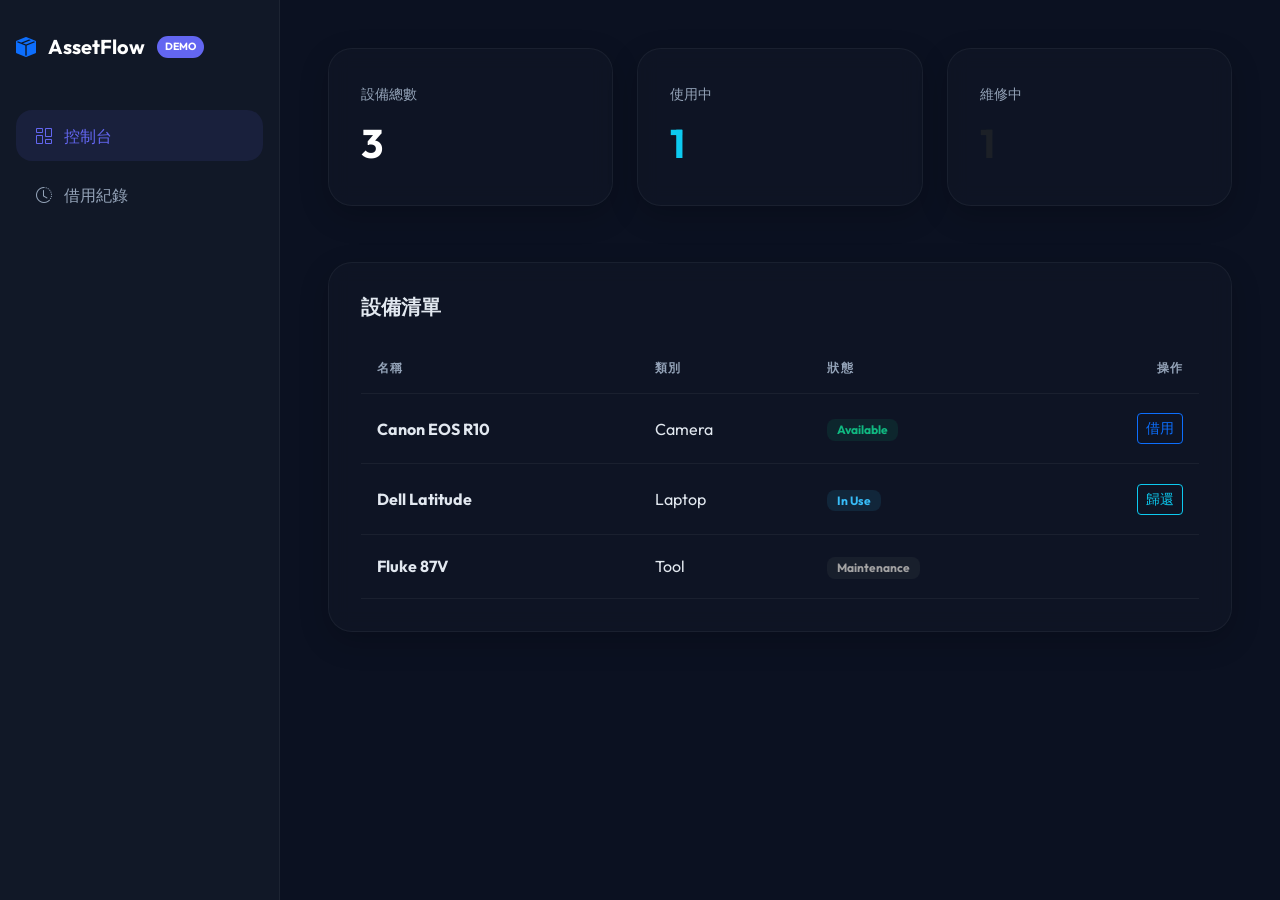
==== docs/demo.html @ 4416f225 "no message" ====
<!DOCTYPE html>
<html lang="zh-TW">
<head>
    <meta charset="UTF-8">
    <meta name="viewport" content="width=device-width, initial-scale=1.0">
    <title>AssetFlow EMS | Online Demo</title>
    <link href="https://cdn.jsdelivr.net/npm/bootstrap@5.3.0/dist/css/bootstrap.min.css" rel="stylesheet">
    <link href="https://fonts.googleapis.com/css2?family=Inter:wght@400;500;600;700&family=Outfit:wght@500;700&display=swap" rel="stylesheet">
    <link rel="stylesheet" href="https://cdn.jsdelivr.net/npm/bootstrap-icons@1.11.1/font/bootstrap-icons.css">
    <style>
        :root { --primary: #6366f1; --bg: #0b1121; --surface: #111827; --border: rgba(255, 255, 255, 0.05); --text: #e2e8f0; --text-muted: #94a3b8; }
        body { background: var(--bg); color: var(--text); font-family: 'Outfit', sans-serif; margin: 0; overflow-x: hidden; }
        .app-container { display: flex; min-height: 100vh; }
        .sidebar { width: 280px; background: var(--surface); border-right: 1px solid var(--border); position: fixed; height: 100vh; padding: 2rem 1rem; display: flex; flex-direction: column; }
        .brand-text { font-weight: 700; font-size: 1.25rem; color: white; text-decoration: none; display: flex; align-items: center; gap: 0.75rem; margin-bottom: 3rem; }
        .brand-badge { background: var(--primary); font-size: 0.65rem; padding: 0.2rem 0.5rem; border-radius: 99px; }
        .nav-menu { flex: 1; display: flex; flex-direction: column; gap: 0.5rem; }
        .nav-item { color: var(--text-muted); text-decoration: none; padding: 0.85rem 1.25rem; border-radius: 1rem; transition: all 0.2s; display: flex; align-items: center; gap: 0.75rem; }
        .nav-item:hover, .nav-item.active { background: rgba(99, 102, 241, 0.1); color: var(--primary); }
        .main-content { flex: 1; margin-left: 280px; padding: 3rem; }
        .panel { background: rgba(17, 24, 39, 0.6); backdrop-filter: blur(10px); border: 1px solid var(--border); border-radius: 1.5rem; padding: 2rem; box-shadow: 0 10px 30px rgba(0,0,0,0.2); margin-bottom: 2rem; }
        .metric-card .label { color: var(--text-muted); font-size: 0.875rem; }
        .metric-card .value { font-size: 2.5rem; font-weight: 700; color: white; margin-top: 0.5rem; }
        .custom-table { width: 100%; border-collapse: collapse; }
        .custom-table th { border-bottom: 1px solid var(--border); color: var(--text-muted); font-size: 0.75rem; text-transform: uppercase; letter-spacing: 0.1em; padding: 1rem; }
        .custom-table td { border-bottom: 1px solid var(--border); padding: 1.2rem 1rem; }
        .badge { padding: 0.4em 0.8em; border-radius: 0.5rem; font-size: 0.75rem; }
        .bg-available { background: rgba(16, 185, 129, 0.1); color: #10b981; }
        .bg-inuse { background: rgba(56, 189, 248, 0.1); color: #38bdf8; }
        .bg-maint { background: rgba(115, 115, 115, 0.1); color: #a3a3a3; }
    </style>
</head>
<body>
    <div class="app-container">
        <aside class="sidebar">
            <div class="sidebar-header"><a class="brand-text" href="index.html"><i class="bi bi-box-seam-fill text-primary"></i> AssetFlow <span class="brand-badge">DEMO</span></a></div>
            <nav class="nav-menu">
                <a class="nav-item active" href="#" onclick="showView('equipments', this)"><i class="bi bi-columns-gap"></i><span>控制台</span></a>
                <a class="nav-item" href="#" onclick="showView('records', this)"><i class="bi bi-clock-history"></i><span>借用紀錄</span></a>
            </nav>
        </aside>
        <main class="main-content">
            <div id="view-equipments" class="view-item">
                <div class="row g-4 mb-4">
                    <div class="col-md-4"><div class="panel metric-card"><span class="label">設備總數</span><div class="value" id="s-total">0</div></div></div>
                    <div class="col-md-4"><div class="panel metric-card"><span class="label">使用中</span><div class="value text-info" id="s-use">0</div></div></div>
                    <div class="col-md-4"><div class="panel metric-card"><span class="label">維修中</span><div class="value text-muted" id="s-maint">0</div></div></div>
                </div>
                <div class="panel"><h3 class="h5 fw-bold mb-4">設備清單</h3><table class="custom-table"><thead><tr><th>名稱</th><th>類別</th><th>狀態</th><th class="text-end">操作</th></tr></thead><tbody id="eq-list"></tbody></table></div>
            </div>
            <div id="view-records" class="view-item d-none"><div class="panel"><h3 class="h5 fw-bold mb-4">最近借用動態</h3><table class="custom-table"><thead><tr><th>設備</th><th>人員</th><th>時間</th><th>狀態</th></tr></thead><tbody id="rec-list"></tbody></table></div></div>
        </main>
    </div>
    <script>
        const MOCK = [{id:1,name:"Canon EOS R10",cat:"Camera",stat:"Available"},{id:2,name:"Dell Latitude",cat:"Laptop",stat:"In Use"},{id:3,name:"Fluke 87V",cat:"Tool",stat:"Maintenance"}];
        let eqs = JSON.parse(localStorage.getItem('ems_gh_eq')) || MOCK;
        let recs = JSON.parse(localStorage.getItem('ems_gh_rec')) || [{name:"Dell Latitude",user:"Admin",time:"2026-03-31 09:00",st:"Borrowed"}];
        const save = () => { localStorage.setItem('ems_gh_eq', JSON.stringify(eqs)); localStorage.setItem('ems_gh_rec', JSON.stringify(recs)); render(); };
        const render = () => {
            const list = document.getElementById('eq-list'); list.innerHTML = "";
            eqs.forEach(e => {
                const tr = document.createElement('tr');
                const badge = e.stat==='Available'?'bg-available':(e.stat==='In Use'?'bg-inuse':'bg-maint');
                tr.innerHTML = `<td class="fw-bold">${e.name}</td><td>${e.cat}</td><td><span class="badge ${badge}">${e.stat}</span></td>
                <td class="text-end">
                    ${e.stat==='Available'?`<button class="btn btn-sm btn-outline-primary" onclick="borrowItem(${e.id})">借用</button>`:''}
                    ${e.stat==='In Use'?`<button class="btn btn-sm btn-outline-info" onclick="returnItem(${e.id})">歸還</button>`:''}
                </td>`;
                list.appendChild(tr);
            });
            const rl = document.getElementById('rec-list'); rl.innerHTML = "";
            recs.forEach(r => { const tr = document.createElement('tr'); tr.innerHTML = `<td>${r.name}</td><td>${r.user}</td><td class="text-muted small">${r.time}</td><td>${r.st}</td>`; rl.appendChild(tr); });
            document.getElementById('s-total').innerText = eqs.length;
            document.getElementById('s-use').innerText = eqs.filter(e => e.stat==='In Use').length;
            document.getElementById('s-maint').innerText = eqs.filter(e => e.stat==='Maintenance').length;
        };
        window.borrowItem = (id) => { const e = eqs.find(x=>x.id===id); e.stat = 'In Use'; recs.unshift({name:e.name,user:"User",time:new Date().toLocaleString(),st:"Borrowed"}); save(); };
        window.returnItem = (id) => { const e = eqs.find(x=>x.id===id); e.stat = 'Available'; recs.unshift({name:e.name,user:"User",time:new Date().toLocaleString(),st:"Returned"}); save(); };
        window.showView = (v, el) => { document.querySelectorAll('.view-item').forEach(x=>x.classList.add('d-none')); document.getElementById(`view-${v}`).classList.remove('d-none'); document.querySelectorAll('.nav-item').forEach(x=>x.classList.remove('active')); el.classList.add('active'); };
        render();
    </script>
</body>
</html>
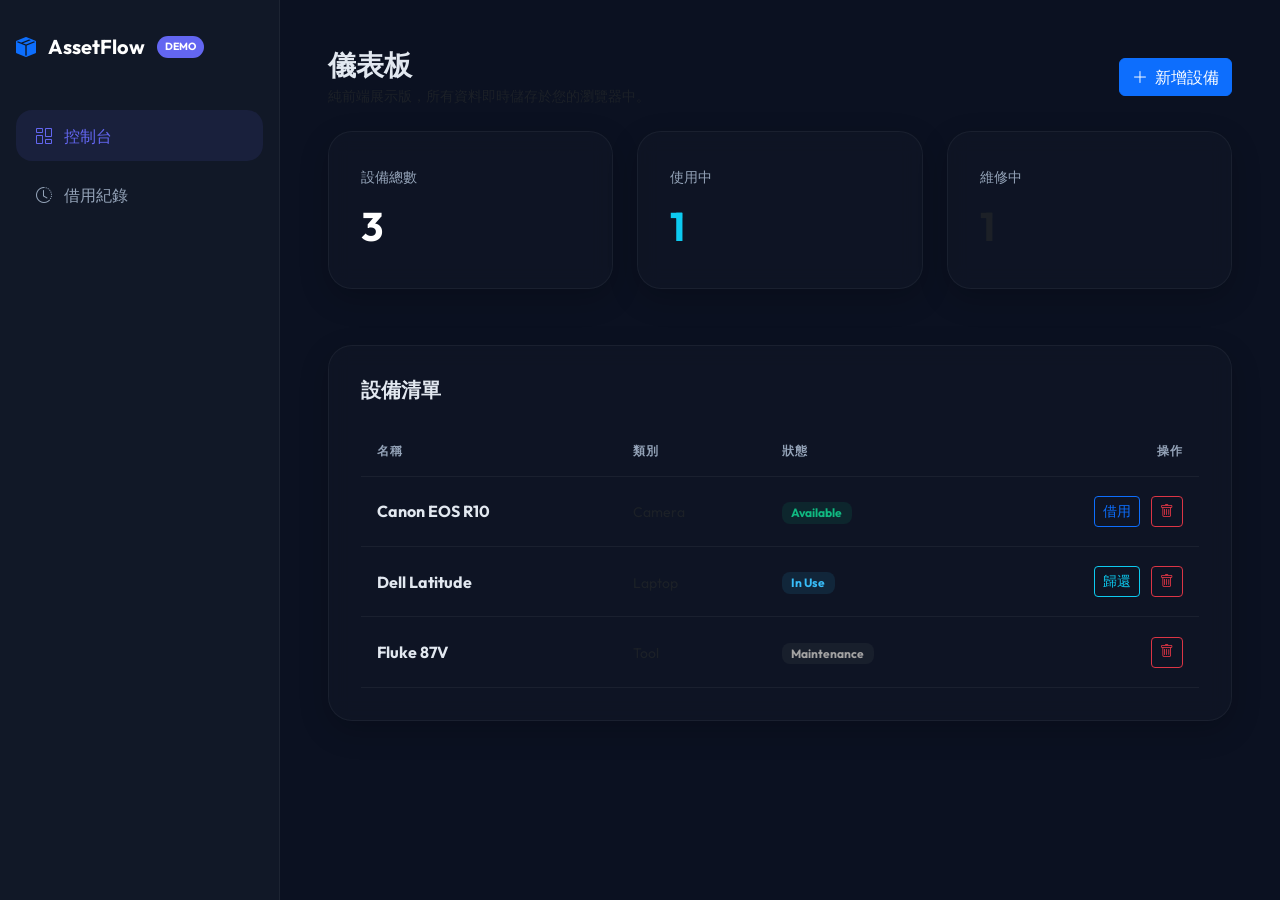
==== commit 33750c1d: "feat: 完成 GitHub Pages 展示版的設備 CRUD 與借用歸還功能" ====
--- a/docs/demo.html
+++ b/docs/demo.html
@@ -11,11 +11,11 @@
         :root { --primary: #6366f1; --bg: #0b1121; --surface: #111827; --border: rgba(255, 255, 255, 0.05); --text: #e2e8f0; --text-muted: #94a3b8; }
         body { background: var(--bg); color: var(--text); font-family: 'Outfit', sans-serif; margin: 0; overflow-x: hidden; }
         .app-container { display: flex; min-height: 100vh; }
-        .sidebar { width: 280px; background: var(--surface); border-right: 1px solid var(--border); position: fixed; height: 100vh; padding: 2rem 1rem; display: flex; flex-direction: column; }
+        .sidebar { width: 280px; background: var(--surface); border-right: 1px solid var(--border); position: fixed; height: 100vh; padding: 2rem 1rem; display: flex; flex-direction: column; z-index: 1000; }
         .brand-text { font-weight: 700; font-size: 1.25rem; color: white; text-decoration: none; display: flex; align-items: center; gap: 0.75rem; margin-bottom: 3rem; }
         .brand-badge { background: var(--primary); font-size: 0.65rem; padding: 0.2rem 0.5rem; border-radius: 99px; }
         .nav-menu { flex: 1; display: flex; flex-direction: column; gap: 0.5rem; }
-        .nav-item { color: var(--text-muted); text-decoration: none; padding: 0.85rem 1.25rem; border-radius: 1rem; transition: all 0.2s; display: flex; align-items: center; gap: 0.75rem; }
+        .nav-item { color: var(--text-muted); text-decoration: none; padding: 0.85rem 1.25rem; border-radius: 1rem; transition: all 0.2s; display: flex; align-items: center; gap: 0.75rem; cursor: pointer; }
         .nav-item:hover, .nav-item.active { background: rgba(99, 102, 241, 0.1); color: var(--primary); }
         .main-content { flex: 1; margin-left: 280px; padding: 3rem; }
         .panel { background: rgba(17, 24, 39, 0.6); backdrop-filter: blur(10px); border: 1px solid var(--border); border-radius: 1.5rem; padding: 2rem; box-shadow: 0 10px 30px rgba(0,0,0,0.2); margin-bottom: 2rem; }
@@ -28,6 +28,14 @@
         .bg-available { background: rgba(16, 185, 129, 0.1); color: #10b981; }
         .bg-inuse { background: rgba(56, 189, 248, 0.1); color: #38bdf8; }
         .bg-maint { background: rgba(115, 115, 115, 0.1); color: #a3a3a3; }
+        
+        /* Modal Style for Dark Theme */
+        .modal-content { background-color: var(--surface); color: var(--text); border: 1px solid var(--border); border-radius: 1rem; }
+        .modal-header { border-bottom: 1px solid var(--border); }
+        .modal-footer { border-top: 1px solid var(--border); }
+        .form-control, .form-select { background-color: rgba(255,255,255,0.05); border: 1px solid var(--border); color: var(--text); }
+        .form-control:focus, .form-select:focus { background-color: rgba(255,255,255,0.1); color: white; border-color: var(--primary); box-shadow: none; }
+        .btn-close { filter: invert(1) grayscale(100%) brightness(200%); }
     </style>
 </head>
 <body>
@@ -35,49 +43,199 @@
         <aside class="sidebar">
             <div class="sidebar-header"><a class="brand-text" href="index.html"><i class="bi bi-box-seam-fill text-primary"></i> AssetFlow <span class="brand-badge">DEMO</span></a></div>
             <nav class="nav-menu">
-                <a class="nav-item active" href="#" onclick="showView('equipments', this)"><i class="bi bi-columns-gap"></i><span>控制台</span></a>
-                <a class="nav-item" href="#" onclick="showView('records', this)"><i class="bi bi-clock-history"></i><span>借用紀錄</span></a>
+                <a class="nav-item active" onclick="showView('equipments', this)"><i class="bi bi-columns-gap"></i><span>控制台</span></a>
+                <a class="nav-item" onclick="showView('records', this)"><i class="bi bi-clock-history"></i><span>借用紀錄</span></a>
             </nav>
         </aside>
+        
         <main class="main-content">
+            <header class="d-flex justify-content-between align-items-center mb-4">
+                <div>
+                    <h1 class="h3 fw-bold mb-1">儀表板</h1>
+                    <p class="text-muted small mb-0">純前端展示版，所有資料即時儲存於您的瀏覽器中。</p>
+                </div>
+                <button class="btn btn-primary" onclick="openAddModal()">
+                    <i class="bi bi-plus-lg me-1"></i> 新增設備
+                </button>
+            </header>
+
             <div id="view-equipments" class="view-item">
                 <div class="row g-4 mb-4">
                     <div class="col-md-4"><div class="panel metric-card"><span class="label">設備總數</span><div class="value" id="s-total">0</div></div></div>
                     <div class="col-md-4"><div class="panel metric-card"><span class="label">使用中</span><div class="value text-info" id="s-use">0</div></div></div>
                     <div class="col-md-4"><div class="panel metric-card"><span class="label">維修中</span><div class="value text-muted" id="s-maint">0</div></div></div>
                 </div>
-                <div class="panel"><h3 class="h5 fw-bold mb-4">設備清單</h3><table class="custom-table"><thead><tr><th>名稱</th><th>類別</th><th>狀態</th><th class="text-end">操作</th></tr></thead><tbody id="eq-list"></tbody></table></div>
+                
+                <div class="panel">
+                    <h3 class="h5 fw-bold mb-4">設備清單</h3>
+                    <table class="custom-table">
+                        <thead>
+                            <tr>
+                                <th>名稱</th>
+                                <th>類別</th>
+                                <th>狀態</th>
+                                <th class="text-end">操作</th>
+                            </tr>
+                        </thead>
+                        <tbody id="eq-list"></tbody>
+                    </table>
+                </div>
             </div>
-            <div id="view-records" class="view-item d-none"><div class="panel"><h3 class="h5 fw-bold mb-4">最近借用動態</h3><table class="custom-table"><thead><tr><th>設備</th><th>人員</th><th>時間</th><th>狀態</th></tr></thead><tbody id="rec-list"></tbody></table></div></div>
+
+            <div id="view-records" class="view-item d-none">
+                <div class="panel">
+                    <h3 class="h5 fw-bold mb-4">借用動態紀錄</h3>
+                    <table class="custom-table">
+                        <thead>
+                            <tr>
+                                <th>設備</th>
+                                <th>人員</th>
+                                <th>時間</th>
+                                <th>狀態</th>
+                            </tr>
+                        </thead>
+                        <tbody id="rec-list"></tbody>
+                    </table>
+                </div>
+            </div>
         </main>
     </div>
+
+    <!-- 新增設備 Modal -->
+    <div class="modal fade" id="addModal" tabindex="-1" aria-hidden="true">
+        <div class="modal-dialog modal-dialog-centered">
+            <div class="modal-content">
+                <div class="modal-header">
+                    <h5 class="modal-title fw-bold">新增設備</h5>
+                    <button type="button" class="btn-close" data-bs-dismiss="modal" aria-label="Close"></button>
+                </div>
+                <div class="modal-body">
+                    <div class="mb-3">
+                        <label class="form-label text-muted small">設備名稱</label>
+                        <input type="text" id="add-name" class="form-control" placeholder="例如: MacBook Pro M3">
+                    </div>
+                    <div class="mb-3">
+                        <label class="form-label text-muted small">設備類別</label>
+                        <select id="add-cat" class="form-select">
+                            <option value="Laptop">筆記型電腦 (Laptop)</option>
+                            <option value="Camera">攝影器材 (Camera)</option>
+                            <option value="Tool">工具/儀器 (Tool)</option>
+                            <option value="Other">其他 (Other)</option>
+                        </select>
+                    </div>
+                </div>
+                <div class="modal-footer">
+                    <button type="button" class="btn btn-outline-secondary text-white" data-bs-dismiss="modal">取消</button>
+                    <button type="button" class="btn btn-primary" onclick="saveNewEquipment()">確認新增</button>
+                </div>
+            </div>
+        </div>
+    </div>
+
+    <script src="https://cdn.jsdelivr.net/npm/bootstrap@5.3.0/dist/js/bootstrap.bundle.min.js"></script>
     <script>
-        const MOCK = [{id:1,name:"Canon EOS R10",cat:"Camera",stat:"Available"},{id:2,name:"Dell Latitude",cat:"Laptop",stat:"In Use"},{id:3,name:"Fluke 87V",cat:"Tool",stat:"Maintenance"}];
+        const MOCK = [
+            {id:1, name:"Canon EOS R10", cat:"Camera", stat:"Available"},
+            {id:2, name:"Dell Latitude", cat:"Laptop", stat:"In Use"},
+            {id:3, name:"Fluke 87V", cat:"Tool", stat:"Maintenance"}
+        ];
+        
         let eqs = JSON.parse(localStorage.getItem('ems_gh_eq')) || MOCK;
-        let recs = JSON.parse(localStorage.getItem('ems_gh_rec')) || [{name:"Dell Latitude",user:"Admin",time:"2026-03-31 09:00",st:"Borrowed"}];
-        const save = () => { localStorage.setItem('ems_gh_eq', JSON.stringify(eqs)); localStorage.setItem('ems_gh_rec', JSON.stringify(recs)); render(); };
+        let recs = JSON.parse(localStorage.getItem('ems_gh_rec')) || [{name:"Dell Latitude", user:"Admin", time:"2026-03-31 09:00", st:"Borrowed"}];
+        
+        let modalInstance = null;
+
+        document.addEventListener('DOMContentLoaded', () => {
+            modalInstance = new bootstrap.Modal(document.getElementById('addModal'));
+            render();
+        });
+
+        const save = () => { 
+            localStorage.setItem('ems_gh_eq', JSON.stringify(eqs)); 
+            localStorage.setItem('ems_gh_rec', JSON.stringify(recs)); 
+            render(); 
+        };
+
         const render = () => {
-            const list = document.getElementById('eq-list'); list.innerHTML = "";
+            const list = document.getElementById('eq-list'); 
+            list.innerHTML = "";
             eqs.forEach(e => {
                 const tr = document.createElement('tr');
-                const badge = e.stat==='Available'?'bg-available':(e.stat==='In Use'?'bg-inuse':'bg-maint');
-                tr.innerHTML = `<td class="fw-bold">${e.name}</td><td>${e.cat}</td><td><span class="badge ${badge}">${e.stat}</span></td>
-                <td class="text-end">
-                    ${e.stat==='Available'?`<button class="btn btn-sm btn-outline-primary" onclick="borrowItem(${e.id})">借用</button>`:''}
-                    ${e.stat==='In Use'?`<button class="btn btn-sm btn-outline-info" onclick="returnItem(${e.id})">歸還</button>`:''}
-                </td>`;
+                const badge = e.stat === 'Available' ? 'bg-available' : (e.stat === 'In Use' ? 'bg-inuse' : 'bg-maint');
+                tr.innerHTML = `
+                    <td class="fw-bold">${e.name}</td>
+                    <td><span class="text-muted small">${e.cat}</span></td>
+                    <td><span class="badge ${badge}">${e.stat}</span></td>
+                    <td class="text-end">
+                        ${e.stat === 'Available' ? `<button class="btn btn-sm btn-outline-primary" onclick="borrowItem(${e.id})">借用</button>` : ''}
+                        ${e.stat === 'In Use' ? `<button class="btn btn-sm btn-outline-info" onclick="returnItem(${e.id})">歸還</button>` : ''}
+                        <button class="btn btn-sm btn-outline-danger ms-2" onclick="deleteItem(${e.id})" title="刪除設備"><i class="bi bi-trash"></i></button>
+                    </td>`;
                 list.appendChild(tr);
             });
-            const rl = document.getElementById('rec-list'); rl.innerHTML = "";
-            recs.forEach(r => { const tr = document.createElement('tr'); tr.innerHTML = `<td>${r.name}</td><td>${r.user}</td><td class="text-muted small">${r.time}</td><td>${r.st}</td>`; rl.appendChild(tr); });
+
+            const rl = document.getElementById('rec-list'); 
+            rl.innerHTML = "";
+            recs.forEach(r => { 
+                const tr = document.createElement('tr'); 
+                const stBadge = r.st === 'Borrowed' ? 'text-info' : 'text-success';
+                tr.innerHTML = `
+                    <td class="fw-bold">${r.name}</td>
+                    <td><span class="badge bg-secondary bg-opacity-25 text-white">${r.user}</span></td>
+                    <td class="text-muted small">${r.time}</td>
+                    <td class="${stBadge} fw-bold small">${r.st}</td>`; 
+                rl.appendChild(tr); 
+            });
+
             document.getElementById('s-total').innerText = eqs.length;
-            document.getElementById('s-use').innerText = eqs.filter(e => e.stat==='In Use').length;
-            document.getElementById('s-maint').innerText = eqs.filter(e => e.stat==='Maintenance').length;
-        };
-        window.borrowItem = (id) => { const e = eqs.find(x=>x.id===id); e.stat = 'In Use'; recs.unshift({name:e.name,user:"User",time:new Date().toLocaleString(),st:"Borrowed"}); save(); };
-        window.returnItem = (id) => { const e = eqs.find(x=>x.id===id); e.stat = 'Available'; recs.unshift({name:e.name,user:"User",time:new Date().toLocaleString(),st:"Returned"}); save(); };
-        window.showView = (v, el) => { document.querySelectorAll('.view-item').forEach(x=>x.classList.add('d-none')); document.getElementById(`view-${v}`).classList.remove('d-none'); document.querySelectorAll('.nav-item').forEach(x=>x.classList.remove('active')); el.classList.add('active'); };
-        render();
+            document.getElementById('s-use').innerText = eqs.filter(e => e.stat === 'In Use').length;
+            document.getElementById('s-maint').innerText = eqs.filter(e => e.stat === 'Maintenance').length;
+        };
+
+        window.borrowItem = (id) => { 
+            const e = eqs.find(x => x.id === id); 
+            e.stat = 'In Use'; 
+            recs.unshift({name:e.name, user:"User" + Math.floor(Math.random()*100), time:new Date().toLocaleString(), st:"Borrowed"}); 
+            save(); 
+        };
+
+        window.returnItem = (id) => { 
+            const e = eqs.find(x => x.id === id); 
+            e.stat = 'Available'; 
+            recs.unshift({name:e.name, user:"System", time:new Date().toLocaleString(), st:"Returned"}); 
+            save(); 
+        };
+
+        window.deleteItem = (id) => {
+            if(confirm("確定要刪除這項設備嗎？")) {
+                eqs = eqs.filter(x => x.id !== id);
+                save();
+            }
+        };
+
+        window.openAddModal = () => {
+            document.getElementById('add-name').value = '';
+            modalInstance.show();
+        };
+
+        window.saveNewEquipment = () => {
+            const name = document.getElementById('add-name').value.trim();
+            const cat = document.getElementById('add-cat').value;
+            if(!name) return alert("請輸入設備名稱");
+
+            const newId = eqs.length > 0 ? Math.max(...eqs.map(e => e.id)) + 1 : 1;
+            eqs.push({id: newId, name: name, cat: cat, stat: "Available"});
+            
+            save();
+            modalInstance.hide();
+        };
+
+        window.showView = (v, el) => { 
+            document.querySelectorAll('.view-item').forEach(x => x.classList.add('d-none')); 
+            document.getElementById(`view-${v}`).classList.remove('d-none'); 
+            document.querySelectorAll('.nav-item').forEach(x => x.classList.remove('active')); 
+            el.classList.add('active'); 
+        };
     </script>
 </body>
 </html>
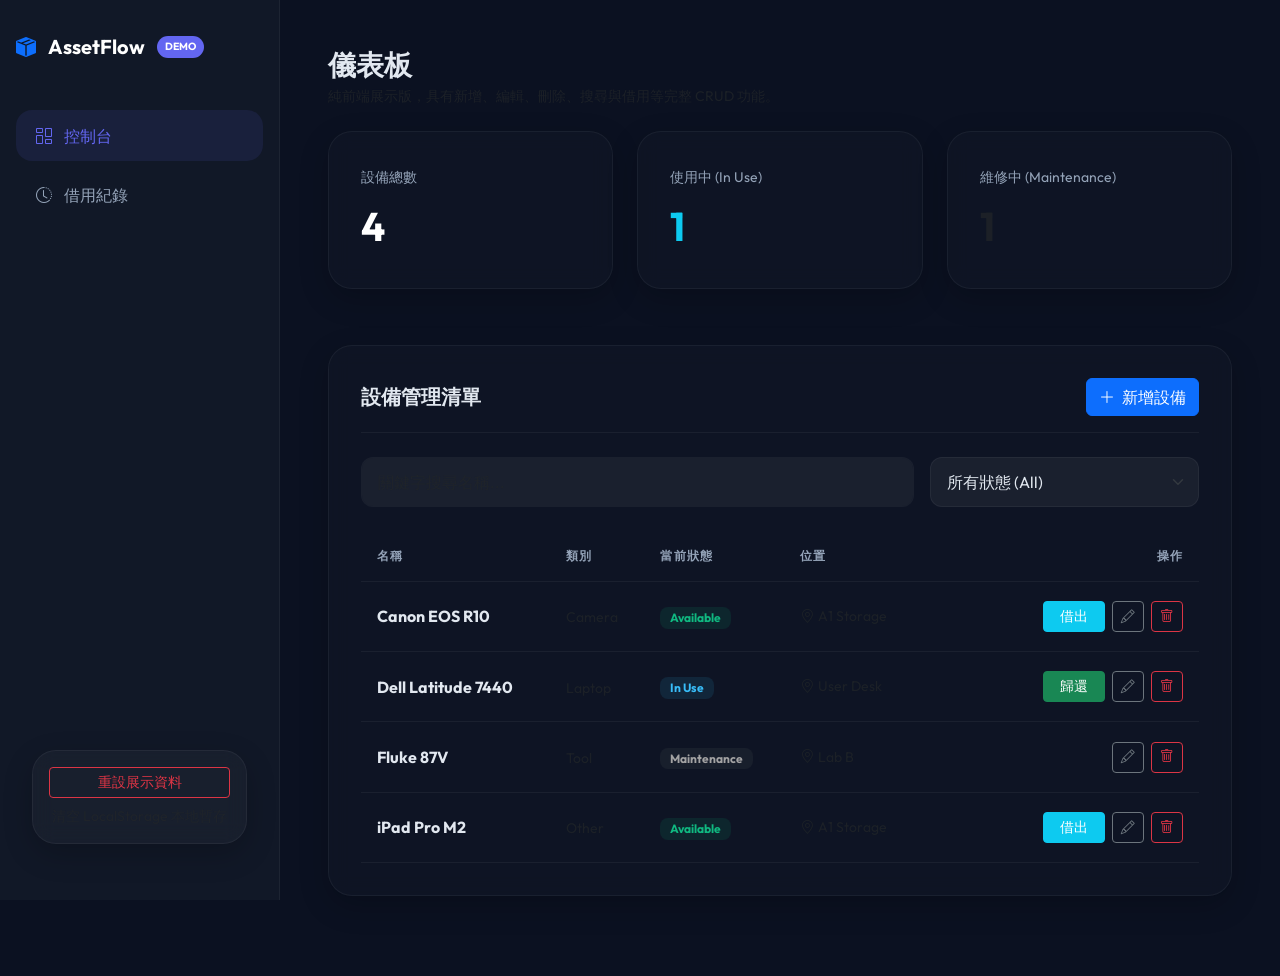
==== commit b858e2a2: "feat: 升級 demo.html 為具備跨欄位搜尋、編輯與指名借用的完整企業級 EMS 系統展示" ====
--- a/docs/demo.html
+++ b/docs/demo.html
@@ -23,157 +23,268 @@
         .metric-card .value { font-size: 2.5rem; font-weight: 700; color: white; margin-top: 0.5rem; }
         .custom-table { width: 100%; border-collapse: collapse; }
         .custom-table th { border-bottom: 1px solid var(--border); color: var(--text-muted); font-size: 0.75rem; text-transform: uppercase; letter-spacing: 0.1em; padding: 1rem; }
-        .custom-table td { border-bottom: 1px solid var(--border); padding: 1.2rem 1rem; }
+        .custom-table td { border-bottom: 1px solid var(--border); padding: 1.2rem 1rem; vertical-align: middle; }
         .badge { padding: 0.4em 0.8em; border-radius: 0.5rem; font-size: 0.75rem; }
         .bg-available { background: rgba(16, 185, 129, 0.1); color: #10b981; }
         .bg-inuse { background: rgba(56, 189, 248, 0.1); color: #38bdf8; }
         .bg-maint { background: rgba(115, 115, 115, 0.1); color: #a3a3a3; }
         
-        /* Modal Style for Dark Theme */
+        /* Form controls */
         .modal-content { background-color: var(--surface); color: var(--text); border: 1px solid var(--border); border-radius: 1rem; }
         .modal-header { border-bottom: 1px solid var(--border); }
         .modal-footer { border-top: 1px solid var(--border); }
-        .form-control, .form-select { background-color: rgba(255,255,255,0.05); border: 1px solid var(--border); color: var(--text); }
+        .btn-close { filter: invert(1) grayscale(100%) brightness(200%); }
+        .form-control, .form-select { background-color: rgba(255,255,255,0.05); border: 1px solid var(--border); color: var(--text); border-radius: 0.75rem; padding: 0.75rem 1rem; }
         .form-control:focus, .form-select:focus { background-color: rgba(255,255,255,0.1); color: white; border-color: var(--primary); box-shadow: none; }
-        .btn-close { filter: invert(1) grayscale(100%) brightness(200%); }
     </style>
 </head>
 <body>
     <div class="app-container">
+        <!-- 側邊導覽列 -->
         <aside class="sidebar">
             <div class="sidebar-header"><a class="brand-text" href="index.html"><i class="bi bi-box-seam-fill text-primary"></i> AssetFlow <span class="brand-badge">DEMO</span></a></div>
             <nav class="nav-menu">
                 <a class="nav-item active" onclick="showView('equipments', this)"><i class="bi bi-columns-gap"></i><span>控制台</span></a>
                 <a class="nav-item" onclick="showView('records', this)"><i class="bi bi-clock-history"></i><span>借用紀錄</span></a>
             </nav>
+            <div class="mt-auto mb-4 px-3">
+                <div class="panel p-3 mb-0" style="background: rgba(255,255,255,0.03); padding: 1rem !important;">
+                    <button class="btn btn-outline-danger w-100 btn-sm" onclick="resetSystem()">重設展示資料</button>
+                    <div class="small text-muted mt-2 text-center">清空 LocalStorage 本地暫存</div>
+                </div>
+            </div>
         </aside>
         
+        <!-- 主要內容區 -->
         <main class="main-content">
             <header class="d-flex justify-content-between align-items-center mb-4">
                 <div>
                     <h1 class="h3 fw-bold mb-1">儀表板</h1>
-                    <p class="text-muted small mb-0">純前端展示版，所有資料即時儲存於您的瀏覽器中。</p>
-                </div>
-                <button class="btn btn-primary" onclick="openAddModal()">
-                    <i class="bi bi-plus-lg me-1"></i> 新增設備
-                </button>
+                    <p class="text-muted small mb-0">純前端展示版，具有新增、編輯、刪除、搜尋與借用等完整 CRUD 功能。</p>
+                </div>
             </header>
 
+            <!-- 視圖1: 控制台與設備管理 -->
             <div id="view-equipments" class="view-item">
                 <div class="row g-4 mb-4">
                     <div class="col-md-4"><div class="panel metric-card"><span class="label">設備總數</span><div class="value" id="s-total">0</div></div></div>
-                    <div class="col-md-4"><div class="panel metric-card"><span class="label">使用中</span><div class="value text-info" id="s-use">0</div></div></div>
-                    <div class="col-md-4"><div class="panel metric-card"><span class="label">維修中</span><div class="value text-muted" id="s-maint">0</div></div></div>
+                    <div class="col-md-4"><div class="panel metric-card"><span class="label">使用中 (In Use)</span><div class="value text-info" id="s-use">0</div></div></div>
+                    <div class="col-md-4"><div class="panel metric-card"><span class="label">維修中 (Maintenance)</span><div class="value text-muted" id="s-maint">0</div></div></div>
                 </div>
                 
                 <div class="panel">
-                    <h3 class="h5 fw-bold mb-4">設備清單</h3>
-                    <table class="custom-table">
-                        <thead>
-                            <tr>
-                                <th>名稱</th>
-                                <th>類別</th>
-                                <th>狀態</th>
-                                <th class="text-end">操作</th>
-                            </tr>
-                        </thead>
-                        <tbody id="eq-list"></tbody>
-                    </table>
+                    <div class="d-flex justify-content-between align-items-center mb-4 border-bottom pb-3" style="border-color: var(--border) !important;">
+                        <h3 class="h5 fw-bold mb-0">設備管理清單</h3>
+                        <button class="btn btn-primary" onclick="openEqModal()">
+                            <i class="bi bi-plus-lg me-1"></i> 新增設備
+                        </button>
+                    </div>
+
+                    <!-- 搜尋與過濾條件 -->
+                    <div class="row g-3 mb-4">
+                        <div class="col-md-8">
+                            <input type="text" id="searchInput" class="form-control" placeholder="關鍵字搜尋名稱..." oninput="render()">
+                        </div>
+                        <div class="col-md-4">
+                            <select id="filterStatus" class="form-select" onchange="render()">
+                                <option value="All">所有狀態 (All)</option>
+                                <option value="Available">可借用 (Available)</option>
+                                <option value="In Use">使用中 (In Use)</option>
+                                <option value="Maintenance">維修中 (Maintenance)</option>
+                            </select>
+                        </div>
+                    </div>
+
+                    <div class="table-responsive">
+                        <table class="custom-table">
+                            <thead>
+                                <tr>
+                                    <th>名稱</th>
+                                    <th>類別</th>
+                                    <th>當前狀態</th>
+                                    <th>位置</th>
+                                    <th class="text-end" style="min-width: 250px;">操作</th>
+                                </tr>
+                            </thead>
+                            <tbody id="eq-list">
+                                <!-- JS動態渲染 -->
+                            </tbody>
+                        </table>
+                        <div id="noDataResult" class="text-center py-5 d-none text-muted">
+                            <i class="bi bi-search display-6 d-block mb-3 opacity-25"></i>
+                            找不到符合條件的設備。
+                        </div>
+                    </div>
                 </div>
             </div>
 
+            <!-- 視圖2: 借用紀錄表 -->
             <div id="view-records" class="view-item d-none">
                 <div class="panel">
-                    <h3 class="h5 fw-bold mb-4">借用動態紀錄</h3>
-                    <table class="custom-table">
-                        <thead>
-                            <tr>
-                                <th>設備</th>
-                                <th>人員</th>
-                                <th>時間</th>
-                                <th>狀態</th>
-                            </tr>
-                        </thead>
-                        <tbody id="rec-list"></tbody>
-                    </table>
+                    <h3 class="h5 fw-bold mb-4">歷史借用動態紀錄</h3>
+                    <div class="table-responsive">
+                        <table class="custom-table">
+                            <thead>
+                                <tr>
+                                    <th>借用設備</th>
+                                    <th>人員</th>
+                                    <th>借用時間</th>
+                                    <th>處理動態</th>
+                                </tr>
+                            </thead>
+                            <tbody id="rec-list">
+                                <!-- JS動態渲染 -->
+                            </tbody>
+                        </table>
+                    </div>
                 </div>
             </div>
         </main>
     </div>
 
-    <!-- 新增設備 Modal -->
-    <div class="modal fade" id="addModal" tabindex="-1" aria-hidden="true">
+    <!-- 模態框：新增 / 編輯設備 -->
+    <div class="modal fade" id="eqModal" tabindex="-1" aria-hidden="true">
         <div class="modal-dialog modal-dialog-centered">
             <div class="modal-content">
                 <div class="modal-header">
-                    <h5 class="modal-title fw-bold">新增設備</h5>
+                    <h5 class="modal-title fw-bold" id="eqModalTitle">新增設備</h5>
                     <button type="button" class="btn-close" data-bs-dismiss="modal" aria-label="Close"></button>
                 </div>
                 <div class="modal-body">
+                    <input type="hidden" id="eq-id">
                     <div class="mb-3">
                         <label class="form-label text-muted small">設備名稱</label>
-                        <input type="text" id="add-name" class="form-control" placeholder="例如: MacBook Pro M3">
+                        <input type="text" id="eq-name" class="form-control" placeholder="例如: MacBook Pro M3">
+                    </div>
+                    <div class="row g-3 mb-3">
+                        <div class="col-6">
+                            <label class="form-label text-muted small">設備類別</label>
+                            <select id="eq-cat" class="form-select">
+                                <option value="Laptop">筆記型電腦 (Laptop)</option>
+                                <option value="Camera">攝影器材 (Camera)</option>
+                                <option value="Tool">工具/儀器 (Tool)</option>
+                                <option value="Other">其他 (Other)</option>
+                            </select>
+                        </div>
+                        <div class="col-6">
+                            <label class="form-label text-muted small">初始狀態</label>
+                            <select id="eq-stat" class="form-select">
+                                <option value="Available">Available (可借用)</option>
+                                <option value="In Use">In Use (使用中)</option>
+                                <option value="Maintenance">Maintenance (維護中)</option>
+                            </select>
+                        </div>
                     </div>
                     <div class="mb-3">
-                        <label class="form-label text-muted small">設備類別</label>
-                        <select id="add-cat" class="form-select">
-                            <option value="Laptop">筆記型電腦 (Laptop)</option>
-                            <option value="Camera">攝影器材 (Camera)</option>
-                            <option value="Tool">工具/儀器 (Tool)</option>
-                            <option value="Other">其他 (Other)</option>
-                        </select>
+                        <label class="form-label text-muted small">存放位置</label>
+                        <input type="text" id="eq-loc" class="form-control" placeholder="例如: A1庫房">
                     </div>
                 </div>
                 <div class="modal-footer">
                     <button type="button" class="btn btn-outline-secondary text-white" data-bs-dismiss="modal">取消</button>
-                    <button type="button" class="btn btn-primary" onclick="saveNewEquipment()">確認新增</button>
+                    <button type="button" class="btn btn-primary px-4" onclick="saveEquipment()">儲存資料</button>
                 </div>
             </div>
         </div>
     </div>
 
+    <!-- 模態框：借用申請 -->
+    <div class="modal fade" id="borrowModal" tabindex="-1" aria-hidden="true">
+        <div class="modal-dialog modal-dialog-centered">
+            <div class="modal-content border-info border-2">
+                <div class="modal-header">
+                    <h5 class="modal-title fw-bold text-info">借用申請</h5>
+                    <button type="button" class="btn-close" data-bs-dismiss="modal" aria-label="Close"></button>
+                </div>
+                <div class="modal-body">
+                    <input type="hidden" id="borrow-eq-id">
+                    <div class="mb-4 text-center">
+                        <div class="text-muted small">您即將借用：</div>
+                        <div class="h4 fw-bold mt-1" id="borrow-eq-name">設備名稱</div>
+                    </div>
+                    <div class="mb-3">
+                        <label class="form-label text-muted small">借用人姓名或學號/員工編號</label>
+                        <input type="text" id="borrow-user" class="form-control" placeholder="請輸入借用人...">
+                    </div>
+                </div>
+                <div class="modal-footer">
+                    <button type="button" class="btn btn-outline-secondary text-white" data-bs-dismiss="modal">取消</button>
+                    <button type="button" class="btn btn-info text-white px-4" onclick="confirmBorrow()">確認借出</button>
+                </div>
+            </div>
+        </div>
+    </div>
+
     <script src="https://cdn.jsdelivr.net/npm/bootstrap@5.3.0/dist/js/bootstrap.bundle.min.js"></script>
     <script>
-        const MOCK = [
-            {id:1, name:"Canon EOS R10", cat:"Camera", stat:"Available"},
-            {id:2, name:"Dell Latitude", cat:"Laptop", stat:"In Use"},
-            {id:3, name:"Fluke 87V", cat:"Tool", stat:"Maintenance"}
+        // --- 核心資料存取邏輯 ---
+        const DEFAULT_EQS = [
+            { id: 1, name: "Canon EOS R10", cat: "Camera", stat: "Available", loc: "A1 Storage" },
+            { id: 2, name: "Dell Latitude 7440", cat: "Laptop", stat: "In Use", loc: "User Desk" },
+            { id: 3, name: "Fluke 87V", cat: "Tool", stat: "Maintenance", loc: "Lab B" },
+            { id: 4, name: "iPad Pro M2", cat: "Other", stat: "Available", loc: "A1 Storage" }
         ];
         
-        let eqs = JSON.parse(localStorage.getItem('ems_gh_eq')) || MOCK;
-        let recs = JSON.parse(localStorage.getItem('ems_gh_rec')) || [{name:"Dell Latitude", user:"Admin", time:"2026-03-31 09:00", st:"Borrowed"}];
+        const DEFAULT_RECS = [
+            { id: 101, name: "Dell Latitude 7440", user: "John Doe", time: new Date().toLocaleString(), st: "Borrowed" }
+        ];
+
+        let eqs = JSON.parse(localStorage.getItem('ems_gh_eq_full')) || DEFAULT_EQS;
+        let recs = JSON.parse(localStorage.getItem('ems_gh_rec_full')) || DEFAULT_RECS;
         
-        let modalInstance = null;
+        let eqModalInstance = null;
+        let borrowModalInstance = null;
 
         document.addEventListener('DOMContentLoaded', () => {
-            modalInstance = new bootstrap.Modal(document.getElementById('addModal'));
+            eqModalInstance = new bootstrap.Modal(document.getElementById('eqModal'));
+            borrowModalInstance = new bootstrap.Modal(document.getElementById('borrowModal'));
             render();
         });
 
         const save = () => { 
-            localStorage.setItem('ems_gh_eq', JSON.stringify(eqs)); 
-            localStorage.setItem('ems_gh_rec', JSON.stringify(recs)); 
-            render(); 
+            localStorage.setItem('ems_gh_eq_full', JSON.stringify(eqs)); 
+            localStorage.setItem('ems_gh_rec_full', JSON.stringify(recs)); 
         };
 
         const render = () => {
+            const keyword = document.getElementById('searchInput').value.toLowerCase();
+            const filter = document.getElementById('filterStatus').value;
+
+            // 過濾資料
+            const filteredEqs = eqs.filter(e => {
+                const matchKey = e.name.toLowerCase().includes(keyword) || e.loc.toLowerCase().includes(keyword);
+                const matchFilter = filter === 'All' || e.stat === filter;
+                return matchKey && matchFilter;
+            });
+
+            // 渲染列表
             const list = document.getElementById('eq-list'); 
+            const noData = document.getElementById('noDataResult');
             list.innerHTML = "";
-            eqs.forEach(e => {
-                const tr = document.createElement('tr');
-                const badge = e.stat === 'Available' ? 'bg-available' : (e.stat === 'In Use' ? 'bg-inuse' : 'bg-maint');
-                tr.innerHTML = `
-                    <td class="fw-bold">${e.name}</td>
-                    <td><span class="text-muted small">${e.cat}</span></td>
-                    <td><span class="badge ${badge}">${e.stat}</span></td>
-                    <td class="text-end">
-                        ${e.stat === 'Available' ? `<button class="btn btn-sm btn-outline-primary" onclick="borrowItem(${e.id})">借用</button>` : ''}
-                        ${e.stat === 'In Use' ? `<button class="btn btn-sm btn-outline-info" onclick="returnItem(${e.id})">歸還</button>` : ''}
-                        <button class="btn btn-sm btn-outline-danger ms-2" onclick="deleteItem(${e.id})" title="刪除設備"><i class="bi bi-trash"></i></button>
-                    </td>`;
-                list.appendChild(tr);
-            });
-
+            
+            if (filteredEqs.length === 0) {
+                noData.classList.remove('d-none');
+            } else {
+                noData.classList.add('d-none');
+                filteredEqs.forEach(e => {
+                    const tr = document.createElement('tr');
+                    const badge = e.stat === 'Available' ? 'bg-available' : (e.stat === 'In Use' ? 'bg-inuse' : 'bg-maint');
+                    tr.innerHTML = `
+                        <td class="fw-bold">${e.name}</td>
+                        <td><span class="text-muted small">${e.cat}</span></td>
+                        <td><span class="badge ${badge}">${e.stat}</span></td>
+                        <td class="text-muted small"><i class="bi bi-geo-alt me-1"></i>${e.loc}</td>
+                        <td class="text-end">
+                            ${e.stat === 'Available' ? `<button class="btn btn-sm btn-info text-white me-1 px-3" onclick="openBorrowModal(${e.id})">借出</button>` : ''}
+                            ${e.stat === 'In Use' ? `<button class="btn btn-sm btn-success me-1 px-3" onclick="returnItem(${e.id})">歸還</button>` : ''}
+                            <button class="btn btn-sm btn-outline-secondary" onclick="openEqModal(${e.id})" title="編輯"><i class="bi bi-pencil"></i></button>
+                            <button class="btn btn-sm btn-outline-danger ms-1" onclick="deleteItem(${e.id})" title="刪除"><i class="bi bi-trash"></i></button>
+                        </td>`;
+                    list.appendChild(tr);
+                });
+            }
+
+            // 渲染紀錄
             const rl = document.getElementById('rec-list'); 
             rl.innerHTML = "";
             recs.forEach(r => { 
@@ -187,47 +298,116 @@
                 rl.appendChild(tr); 
             });
 
+            // 更新統計
             document.getElementById('s-total').innerText = eqs.length;
             document.getElementById('s-use').innerText = eqs.filter(e => e.stat === 'In Use').length;
             document.getElementById('s-maint').innerText = eqs.filter(e => e.stat === 'Maintenance').length;
         };
 
-        window.borrowItem = (id) => { 
-            const e = eqs.find(x => x.id === id); 
-            e.stat = 'In Use'; 
-            recs.unshift({name:e.name, user:"User" + Math.floor(Math.random()*100), time:new Date().toLocaleString(), st:"Borrowed"}); 
-            save(); 
-        };
-
-        window.returnItem = (id) => { 
-            const e = eqs.find(x => x.id === id); 
-            e.stat = 'Available'; 
-            recs.unshift({name:e.name, user:"System", time:new Date().toLocaleString(), st:"Returned"}); 
-            save(); 
-        };
-
-        window.deleteItem = (id) => {
-            if(confirm("確定要刪除這項設備嗎？")) {
-                eqs = eqs.filter(x => x.id !== id);
-                save();
-            }
-        };
-
-        window.openAddModal = () => {
-            document.getElementById('add-name').value = '';
-            modalInstance.show();
-        };
-
-        window.saveNewEquipment = () => {
-            const name = document.getElementById('add-name').value.trim();
-            const cat = document.getElementById('add-cat').value;
-            if(!name) return alert("請輸入設備名稱");
-
-            const newId = eqs.length > 0 ? Math.max(...eqs.map(e => e.id)) + 1 : 1;
-            eqs.push({id: newId, name: name, cat: cat, stat: "Available"});
+        // --- CRUD 操作 ---
+
+        // 打開新增/編輯 Modal
+        window.openEqModal = (id = null) => {
+            const titleEl = document.getElementById('eqModalTitle');
+            if(id) {
+                // Edit Mode
+                const eq = eqs.find(x => x.id === id);
+                titleEl.innerText = "編輯設備詳情";
+                document.getElementById('eq-id').value = eq.id;
+                document.getElementById('eq-name').value = eq.name;
+                document.getElementById('eq-cat').value = eq.cat;
+                document.getElementById('eq-stat').value = eq.stat;
+                document.getElementById('eq-loc').value = eq.loc;
+            } else {
+                // Add Mode
+                titleEl.innerText = "新增設備資產";
+                document.getElementById('eq-id').value = '';
+                document.getElementById('eq-name').value = '';
+                document.getElementById('eq-cat').value = 'Laptop';
+                document.getElementById('eq-stat').value = 'Available';
+                document.getElementById('eq-loc').value = '';
+            }
+            eqModalInstance.show();
+        };
+
+        // 儲存新增或編輯
+        window.saveEquipment = () => {
+            const id = document.getElementById('eq-id').value;
+            const name = document.getElementById('eq-name').value.trim();
+            const cat = document.getElementById('eq-cat').value;
+            const stat = document.getElementById('eq-stat').value;
+            const loc = document.getElementById('eq-loc').value.trim();
+
+            if(!name || !loc) return alert("名稱與位置不可為空！");
+
+            if(id) {
+                // Update
+                const eq = eqs.find(x => x.id == id);
+                eq.name = name; eq.cat = cat; eq.stat = stat; eq.loc = loc;
+            } else {
+                // Insert
+                const newId = eqs.length > 0 ? Math.max(...eqs.map(e => e.id)) + 1 : 1;
+                eqs.push({ id: newId, name: name, cat: cat, stat: stat, loc: loc });
+            }
             
             save();
-            modalInstance.hide();
+            render();
+            eqModalInstance.hide();
+        };
+
+        // 刪除
+        window.deleteItem = (id) => {
+            const eq = eqs.find(x => x.id === id);
+            if(confirm(`警告！您確定要刪除「${eq.name}」這項設備嗎？此操作不可逆。`)) {
+                eqs = eqs.filter(x => x.id !== id);
+                save(); render();
+            }
+        };
+
+        // 打開借用 Modal
+        window.openBorrowModal = (id) => {
+            const eq = eqs.find(x => x.id === id);
+            document.getElementById('borrow-eq-id').value = eq.id;
+            document.getElementById('borrow-eq-name').innerText = eq.name;
+            document.getElementById('borrow-user').value = '';
+            borrowModalInstance.show();
+        };
+
+        // 確認借用
+        window.confirmBorrow = () => {
+            const id = document.getElementById('borrow-eq-id').value;
+            const user = document.getElementById('borrow-user').value.trim();
+            if(!user) return alert("請填寫借用人資料！");
+
+            const eq = eqs.find(x => x.id == id);
+            eq.stat = 'In Use';
+            recs.unshift({ id: Date.now(), name: eq.name, user: user, time: new Date().toLocaleString(), st: "Borrowed" });
+            
+            save(); render();
+            borrowModalInstance.hide();
+        };
+
+        // 歸還
+        window.returnItem = (id) => { 
+            const eq = eqs.find(x => x.id === id); 
+            if(confirm(`確認將「${eq.name}」歸還回庫存嗎？`)) {
+                eq.stat = 'Available'; 
+                // 嘗試從最近的紀錄找到借用人
+                const lastRec = recs.find(r => r.name === eq.name && r.st === 'Borrowed');
+                const user = lastRec ? lastRec.user : '系統管理';
+
+                recs.unshift({ id: Date.now(), name: eq.name, user: user, time: new Date().toLocaleString(), st: "Returned" }); 
+                save(); render(); 
+            }
+        };
+
+        // 重設系統 (清除全資料)
+        window.resetSystem = () => {
+            if(confirm("即將清空本瀏覽器的所有修改紀錄，並還原成預設展示資料。確定執行？")) {
+                localStorage.removeItem('ems_gh_eq_full');
+                localStorage.removeItem('ems_gh_rec_full');
+                location.reload();
+            }
         };
 
         window.showView = (v, el) => { 
